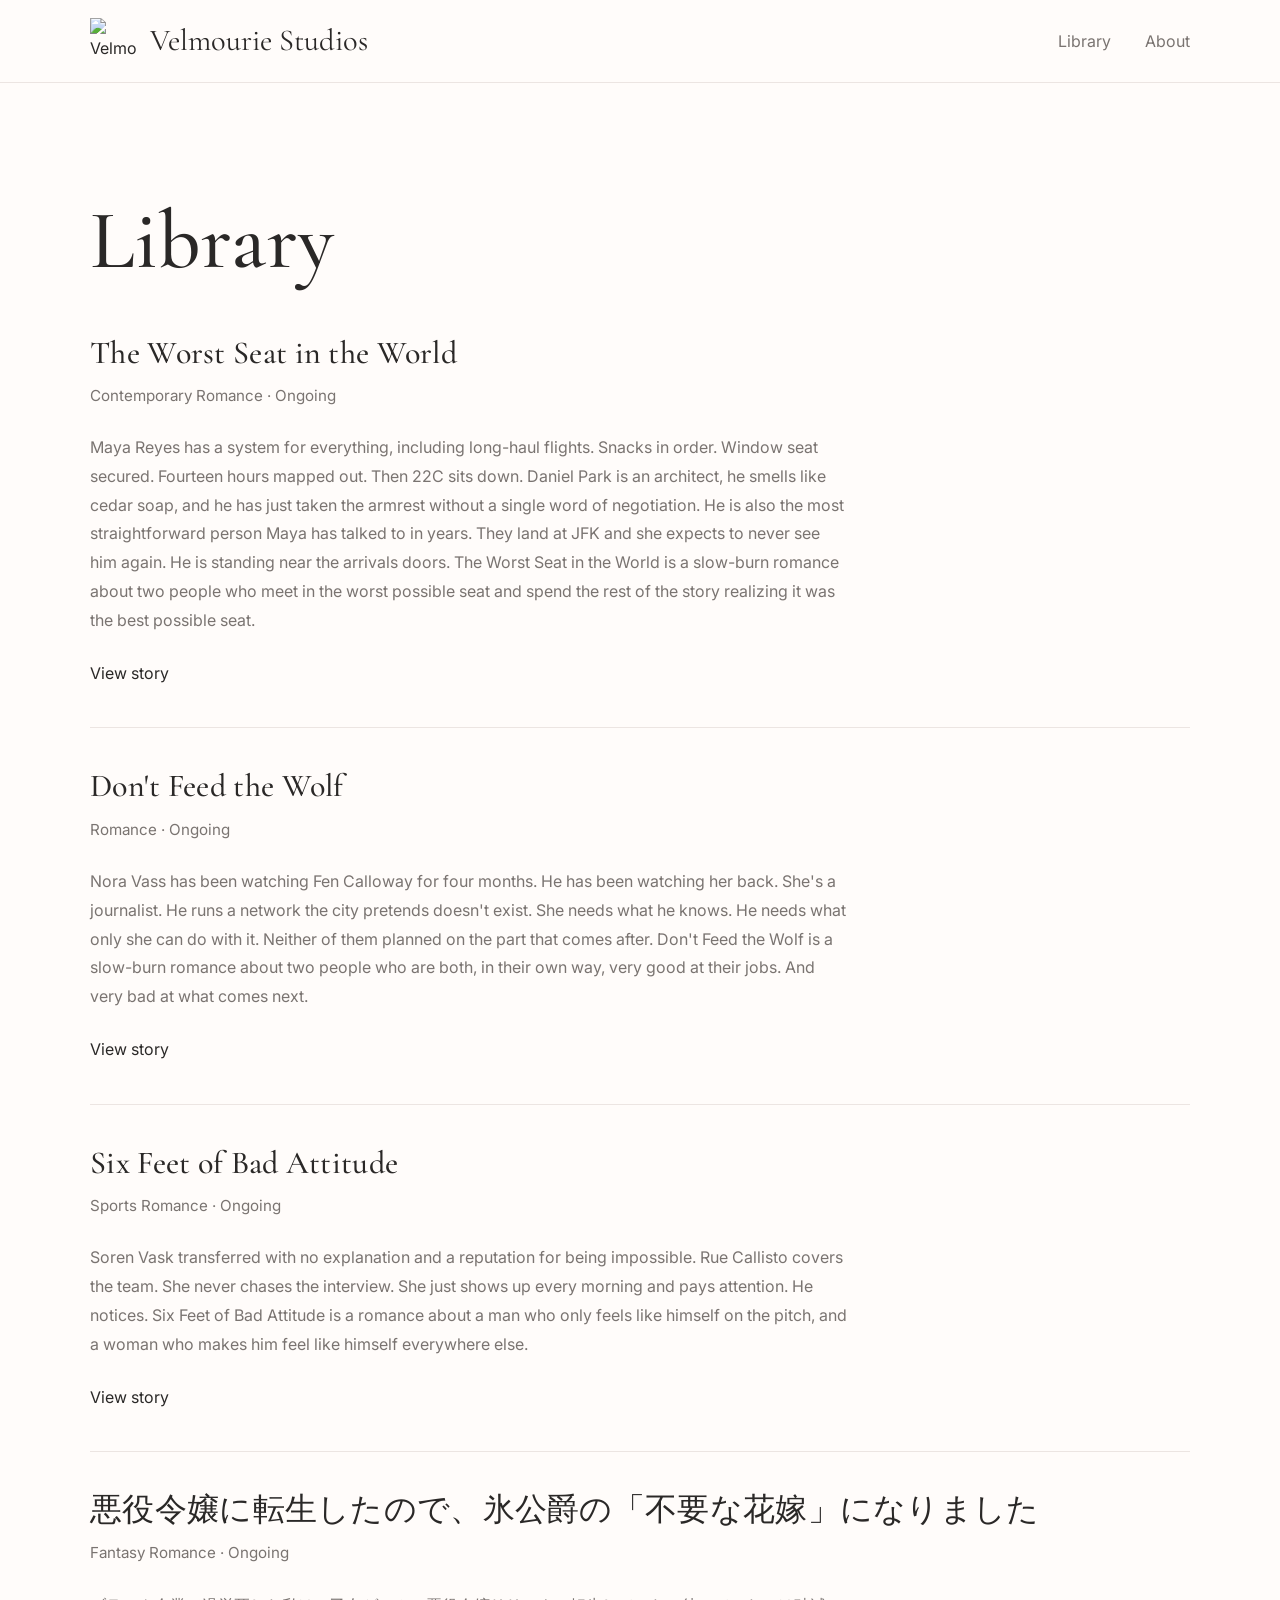
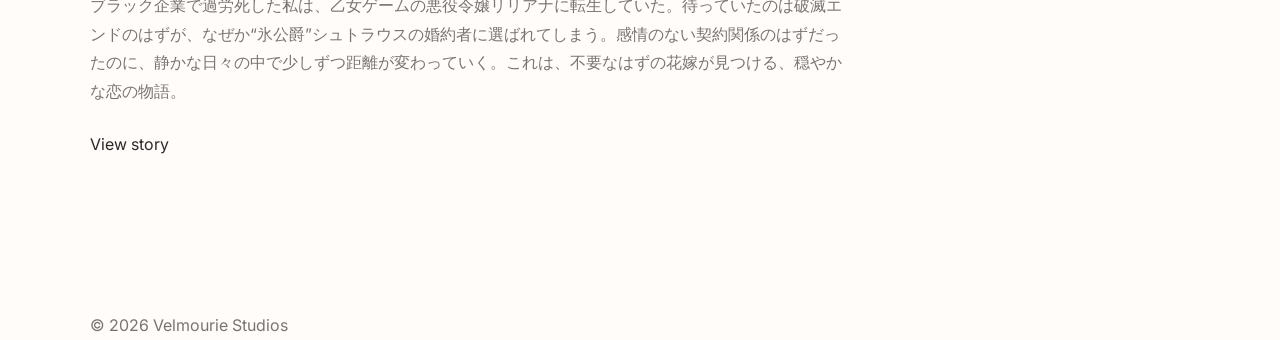
==== library.html @ 800f3dc1 "Create library.html" ====
<!DOCTYPE html>
<html lang="en">

<head>

    <meta charset="UTF-8">
    <meta name="viewport" content="width=device-width, initial-scale=1.0">

    <title>Library | Velmourie Studios</title>

    <meta name="description" content="Browse every web novel published by Velmourie Studios.">

    <link rel="icon" href="assets/favicon.png">

    <link rel="preconnect" href="https://fonts.googleapis.com">
    <link rel="preconnect" href="https://fonts.gstatic.com" crossorigin>

    <link href="https://fonts.googleapis.com/css2?family=Cormorant+Garamond:wght@400;500;600&family=Inter:wght@300;400;500;600&display=swap" rel="stylesheet">

    <link rel="stylesheet" href="css/style.css">

</head>

<body>

<header class="header">

    <div class="container">

        <a href="index.html" class="brand">

            <img src="assets/logo.png" alt="Velmourie Studios logo">

            <span>Velmourie Studios</span>

        </a>

        <nav>

            <a href="library.html">Library</a>

            <a href="about.html">About</a>

        </nav>

    </div>

</header>

<main>

<section>

<div class="container">

<div class="section-title">

<h1>Library</h1>

</div>

<div class="novel-grid">

<article class="novel-card">

<h3>The Worst Seat in the World</h3>

<p class="novel-meta">

Contemporary Romance · Ongoing

</p>

<p class="novel-description">

Maya Reyes has a system for everything, including long-haul flights. Snacks in order. Window seat secured. Fourteen hours mapped out.

Then 22C sits down.

Daniel Park is an architect, he smells like cedar soap, and he has just taken the armrest without a single word of negotiation. He is also the most straightforward person Maya has talked to in years. They land at JFK and she expects to never see him again.

He is standing near the arrivals doors.

The Worst Seat in the World is a slow-burn romance about two people who meet in the worst possible seat and spend the rest of the story realizing it was the best possible seat.

</p>

<a class="read-link" href="novels/the-worst-seat-in-the-world.html">

View story

</a>

</article>

<article class="novel-card">

<h3>Don't Feed the Wolf</h3>

<p class="novel-meta">

Romance · Ongoing

</p>

<p class="novel-description">

Nora Vass has been watching Fen Calloway for four months.

He has been watching her back.

She's a journalist. He runs a network the city pretends doesn't exist. She needs what he knows. He needs what only she can do with it. Neither of them planned on the part that comes after.

Don't Feed the Wolf is a slow-burn romance about two people who are both, in their own way, very good at their jobs. And very bad at what comes next.

</p>

<a class="read-link" href="novels/dont-feed-the-wolf.html">

View story

</a>

</article>

<article class="novel-card">

<h3>Six Feet of Bad Attitude</h3>

<p class="novel-meta">

Sports Romance · Ongoing

</p>

<p class="novel-description">

Soren Vask transferred with no explanation and a reputation for being impossible.

Rue Callisto covers the team.

She never chases the interview. She just shows up every morning and pays attention.

He notices.

Six Feet of Bad Attitude is a romance about a man who only feels like himself on the pitch, and a woman who makes him feel like himself everywhere else.

</p>

<a class="read-link" href="novels/six-feet-of-bad-attitude.html">

View story

</a>

</article>

<article class="novel-card">

<h3>悪役令嬢に転生したので、氷公爵の「不要な花嫁」になりました</h3>

<p class="novel-meta">

Fantasy Romance · Ongoing

</p>

<p class="novel-description">

ブラック企業で過労死した私は、乙女ゲームの悪役令嬢リリアナに転生していた。待っていたのは破滅エンドのはずが、なぜか“氷公爵”シュトラウスの婚約者に選ばれてしまう。感情のない契約関係のはずだったのに、静かな日々の中で少しずつ距離が変わっていく。これは、不要なはずの花嫁が見つける、穏やかな恋の物語。

</p>

<a class="read-link" href="novels/akuyaku-reijou.html">

View story

</a>

</article>

</div>

</div>

</section>

</main>

<footer>

<div class="container">

<p>© 2026 Velmourie Studios</p>

</div>

</footer>

</body>

</html>
---- css/style.css ----
/* ==========================================
   Velmourie Studios
   Version 1.0
========================================== */

/* ---------- Google Fonts ---------- */

@import url('https://fonts.googleapis.com/css2?family=Cormorant+Garamond:wght@400;500;600&family=Inter:wght@300;400;500;600&display=swap');

/* ---------- Variables ---------- */

:root{

    --background:#FFFCFA;
    --surface:#FFFFFF;

    --text:#2A2827;
    --secondary:#7A7471;

    --accent:#D6A6B4;
    --accent-hover:#C98F9F;

    --border:#ECE5E2;

    --container:1100px;

    --radius:18px;

    --transition:250ms ease;

}

/* ---------- Reset ---------- */

*,
*::before,
*::after{

    margin:0;
    padding:0;
    box-sizing:border-box;

}

html{

    scroll-behavior:smooth;

}

body{

    background:var(--background);

    color:var(--text);

    font-family:"Inter",sans-serif;

    line-height:1.8;

    min-height:100vh;

    -webkit-font-smoothing:antialiased;

}

img{

    display:block;

    max-width:100%;

}

a{

    color:inherit;

    text-decoration:none;

}

button{

    font:inherit;

}

ul{

    list-style:none;

}

/* ---------- Layout ---------- */

.container{

    width:min(92%, var(--container));

    margin-inline:auto;

}

/* ---------- Typography ---------- */

h1,
h2,
h3,
h4{

    font-family:"Cormorant Garamond",serif;

    font-weight:500;

    line-height:1.1;

    letter-spacing:.3px;

}

h1{

    font-size:clamp(3rem,7vw,5.2rem);

}

h2{

    font-size:2.8rem;

}

h3{

    font-size:2rem;

}

p{

    color:var(--secondary);

}

/* ---------- Header ---------- */

.header{

    position:sticky;

    top:0;

    z-index:1000;

    background:rgba(255,252,250,.90);

    backdrop-filter:blur(12px);

    border-bottom:1px solid var(--border);

}

.header .container{

    display:flex;

    justify-content:space-between;

    align-items:center;

    min-height:82px;

}

/* ---------- Brand ---------- */

.brand{

    display:flex;

    align-items:center;

    gap:14px;

}

.brand img{

    width:46px;

    height:46px;

}

.brand span{

    font-family:"Cormorant Garamond",serif;

    font-size:1.9rem;

    color:var(--text);

}

/* ---------- Navigation ---------- */

nav{

    display:flex;

    gap:34px;

}

nav a{

    color:var(--secondary);

    transition:var(--transition);

}

nav a:hover{

    color:var(--text);

}

/* ---------- Hero ---------- */

.hero{

    display:grid;

    place-items:center;

    min-height:72vh;

    text-align:center;

}

.hero-content{

    width:min(700px,92%);

}

.hero p{

    margin-top:1.6rem;

    margin-bottom:2.6rem;

    font-size:1.08rem;

}

/* ---------- Button ---------- */

.button{

    display:inline-flex;

    align-items:center;

    justify-content:center;

    padding:14px 32px;

    border:1px solid var(--accent);

    border-radius:999px;

    transition:var(--transition);

}

.button:hover{

    background:var(--accent);

    color:white;

}

/* ---------- Sections ---------- */

section{

    padding:7rem 0;

}

.section-title{

    display:flex;

    justify-content:space-between;

    align-items:center;

    margin-bottom:3rem;

}

.section-title a{

    color:var(--secondary);

    transition:var(--transition);

}

.section-title a:hover{

    color:var(--text);

}
/* ==========================================
   HOME LIBRARY
========================================== */

.home-library{

    padding-top:2rem;

}

.novel-grid{

    display:grid;

    gap:2.5rem;

}

.novel-card{

    padding-bottom:2.5rem;

    border-bottom:1px solid var(--border);

    transition:var(--transition);

}

.novel-card:last-child{

    border-bottom:none;

}

.novel-card:hover{

    transform:translateY(-2px);

}

.novel-card h3{

    margin-bottom:.75rem;

}

.novel-meta{

    color:var(--secondary);

    font-size:.95rem;

    margin-bottom:1.5rem;

}

.novel-description{

    max-width:760px;

    margin-bottom:1.5rem;

}

.read-link{

    display:inline-block;

    color:var(--text);

    transition:var(--transition);

    position:relative;

}

.read-link::after{

    content:"";

    position:absolute;

    left:0;

    bottom:-4px;

    width:0;

    height:1px;

    background:var(--accent);

    transition:var(--transition);

}

.read-link:hover{

    color:var(--accent-hover);

}

.read-link:hover::after{

    width:100%;

}

/* ==========================================
   LIBRARY PAGE
========================================== */

.library-header{

    margin-bottom:4rem;

}

.search-box{

    width:100%;

    max-width:420px;

    margin-top:2rem;

}

.search-box input{

    width:100%;

    padding:14px 18px;

    border:1px solid var(--border);

    background:white;

    border-radius:999px;

    outline:none;

    font-size:1rem;

    transition:var(--transition);

}

.search-box input:focus{

    border-color:var(--accent);

}

.filters{

    display:flex;

    gap:12px;

    flex-wrap:wrap;

    margin-top:2rem;

}

.filter-button{

    border:1px solid var(--border);

    background:white;

    padding:10px 18px;

    border-radius:999px;

    cursor:pointer;

    transition:var(--transition);

}

.filter-button:hover{

    border-color:var(--accent);

}

.filter-button.active{

    background:var(--accent);

    border-color:var(--accent);

    color:white;

}

/* ==========================================
   NOVEL PAGE
========================================== */

.novel-page{

    max-width:760px;

    margin:auto;

    padding:6rem 0;

}

.breadcrumb{

    margin-bottom:2rem;

    color:var(--secondary);

    font-size:.95rem;

}

.novel-page h1{

    margin-bottom:1rem;

}

.novel-info{

    display:flex;

    flex-wrap:wrap;

    gap:12px;

    margin:2rem 0;

}

.badge{

    border:1px solid var(--border);

    border-radius:999px;

    padding:8px 16px;

    font-size:.9rem;

}

.novel-page h2{

    margin-top:4rem;

    margin-bottom:1.5rem;

    font-size:2.2rem;

}

.platform{

    margin-top:3rem;

}

.platform a{

    display:inline-flex;

    padding:14px 28px;

    border:1px solid var(--accent);

    border-radius:999px;

    transition:var(--transition);

}

.platform a:hover{

    background:var(--accent);

    color:white;

}

/* ==========================================
   ABOUT
========================================== */

.about{

    max-width:760px;

    margin:auto;

}

.about p{

    margin-bottom:2rem;

}

.platform-list{

    display:grid;

    gap:1rem;

}

.platform-list li{

    padding-bottom:1rem;

    border-bottom:1px solid var(--border);

}
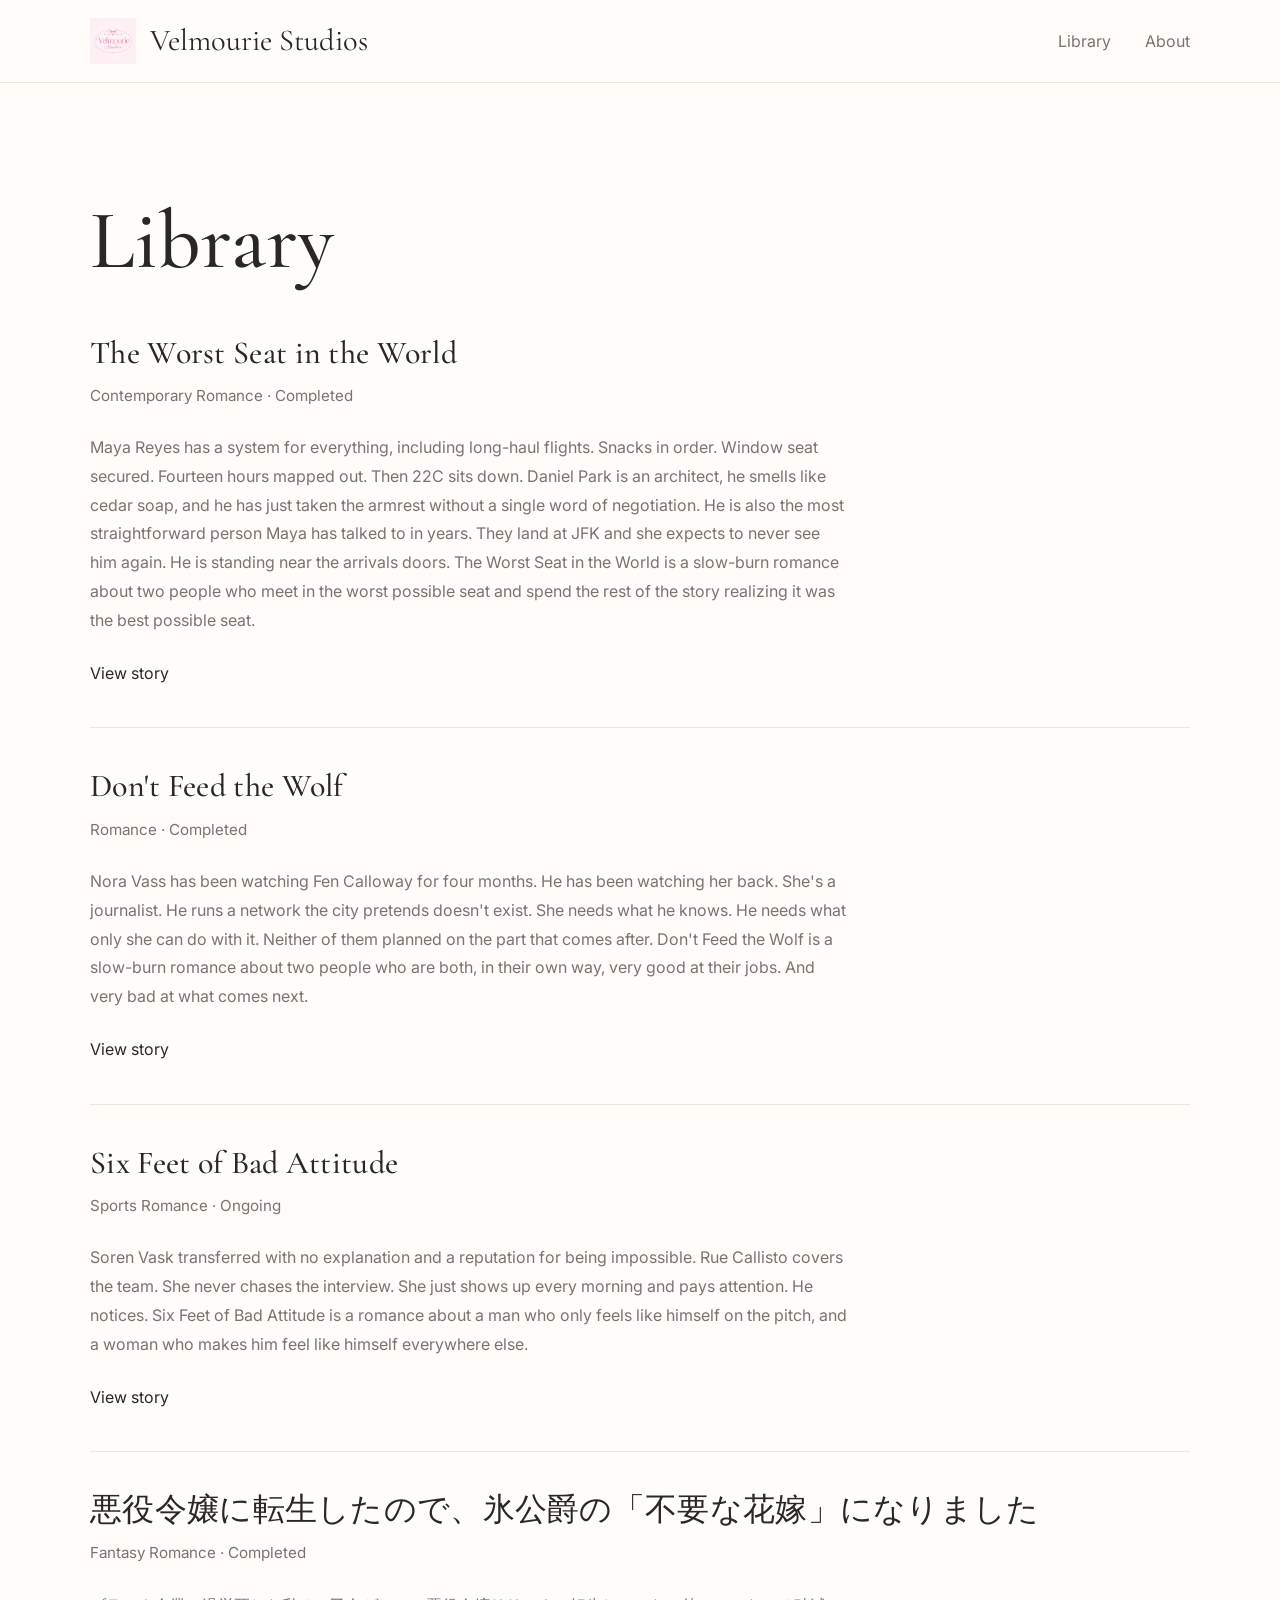
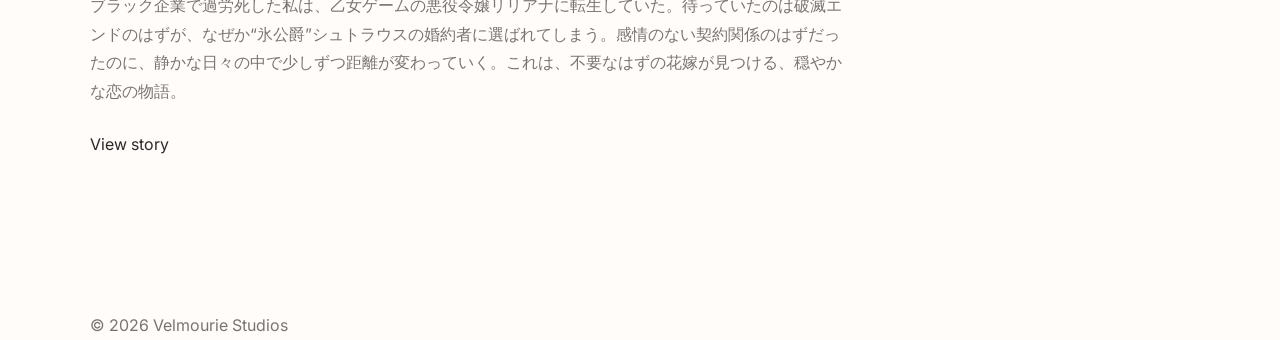
==== commit 282eb043: "Update library.html" ====
--- a/library.html
+++ b/library.html
@@ -67,7 +67,7 @@
 
 <p class="novel-meta">
 
-Contemporary Romance · Ongoing
+Contemporary Romance · Completed
 
 </p>
 
@@ -99,7 +99,7 @@
 
 <p class="novel-meta">
 
-Romance · Ongoing
+Romance · Completed
 
 </p>
 
@@ -161,7 +161,7 @@
 
 <p class="novel-meta">
 
-Fantasy Romance · Ongoing
+Fantasy Romance · Completed
 
 </p>
 
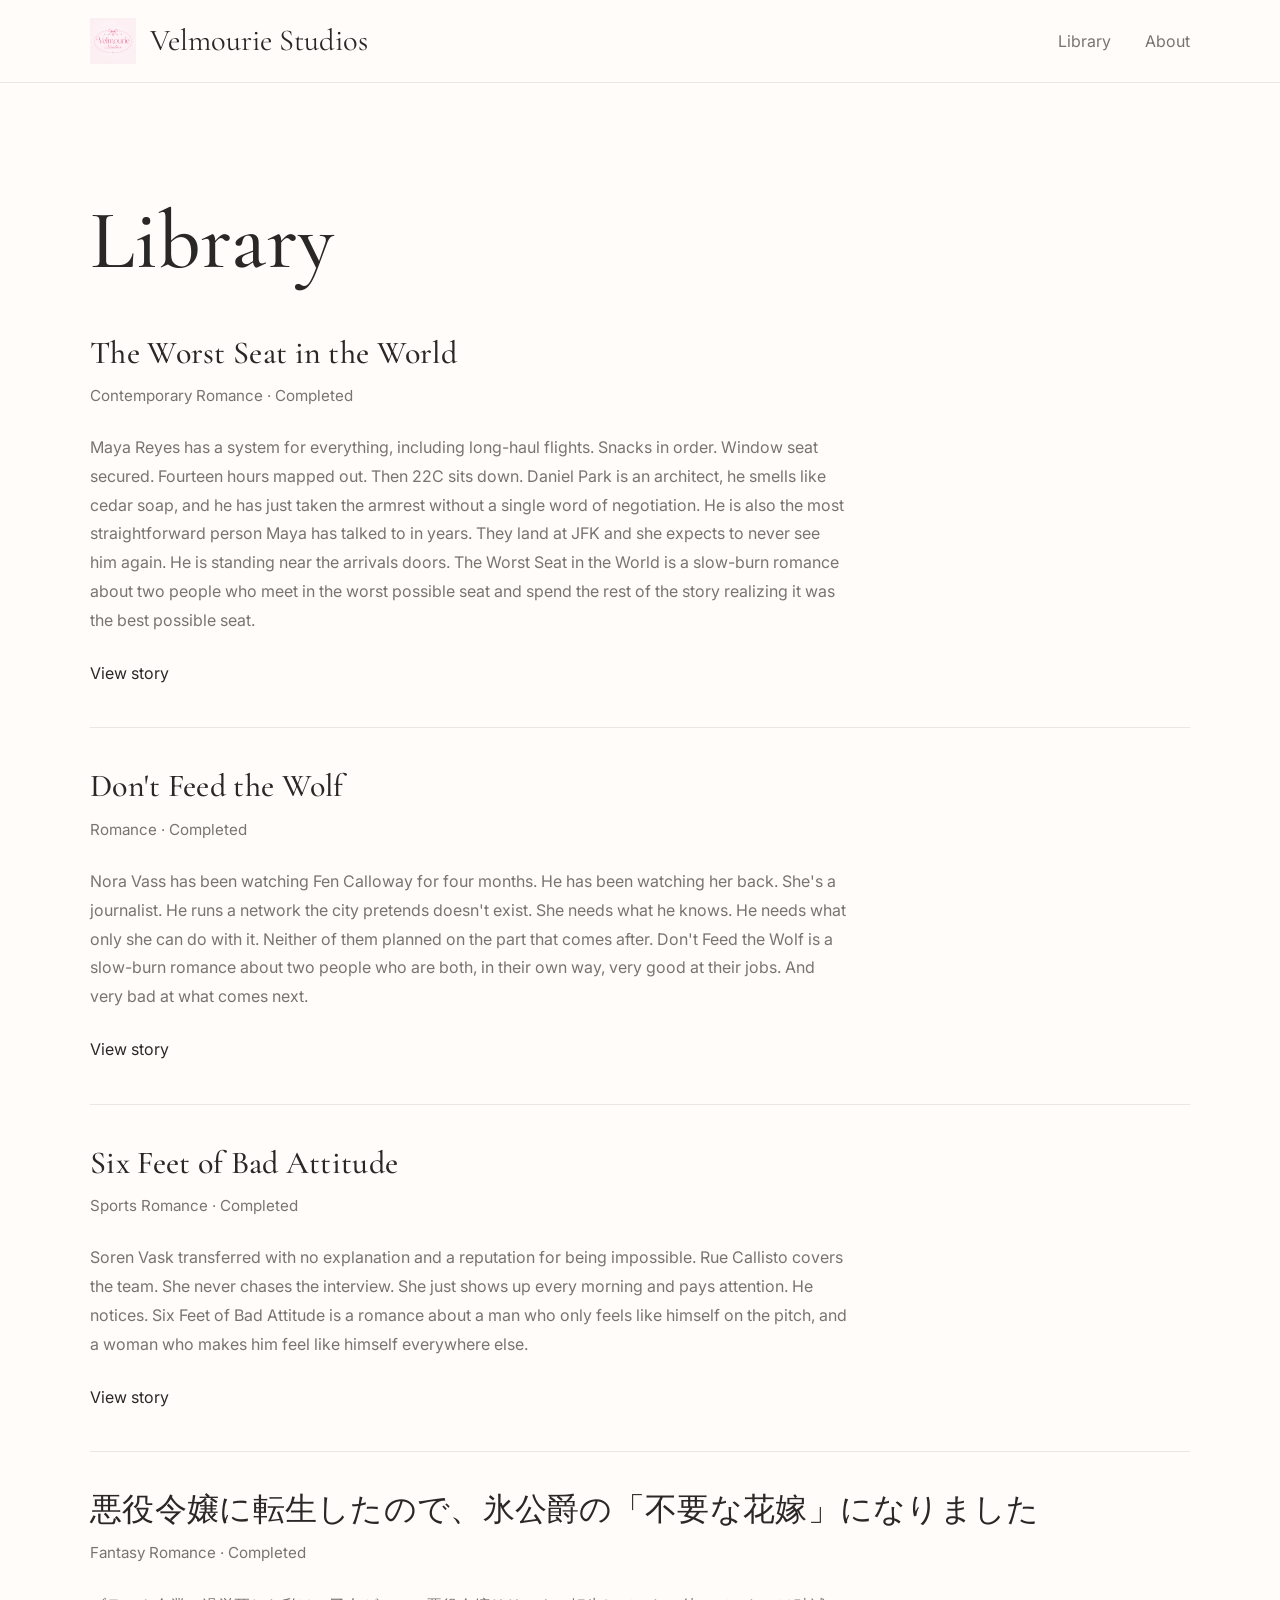
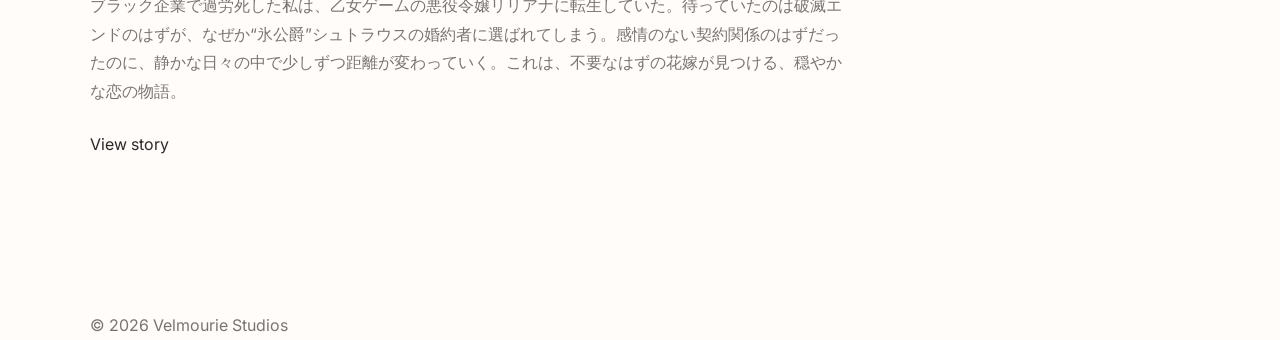
==== commit 7a3edca0: "Update library.html" ====
--- a/library.html
+++ b/library.html
@@ -129,7 +129,7 @@
 
 <p class="novel-meta">
 
-Sports Romance · Ongoing
+Sports Romance · Completed
 
 </p>
 
